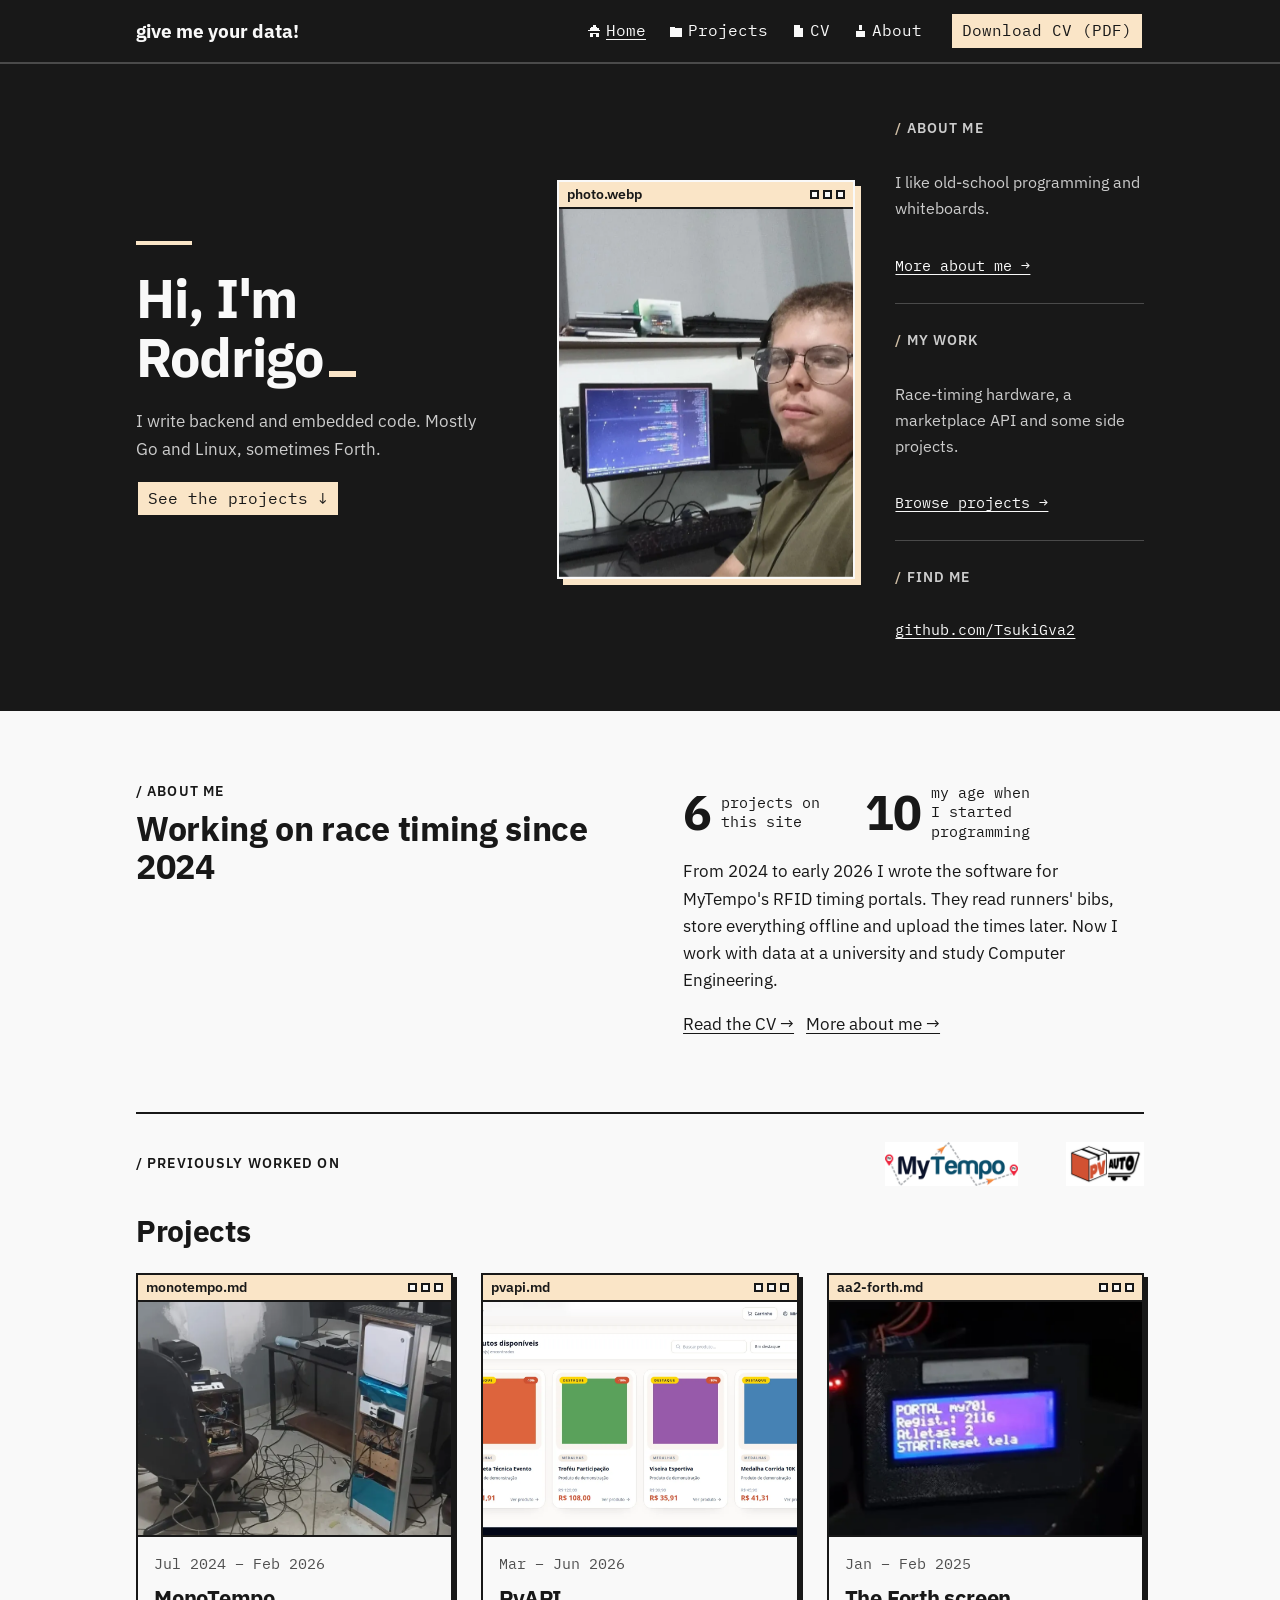
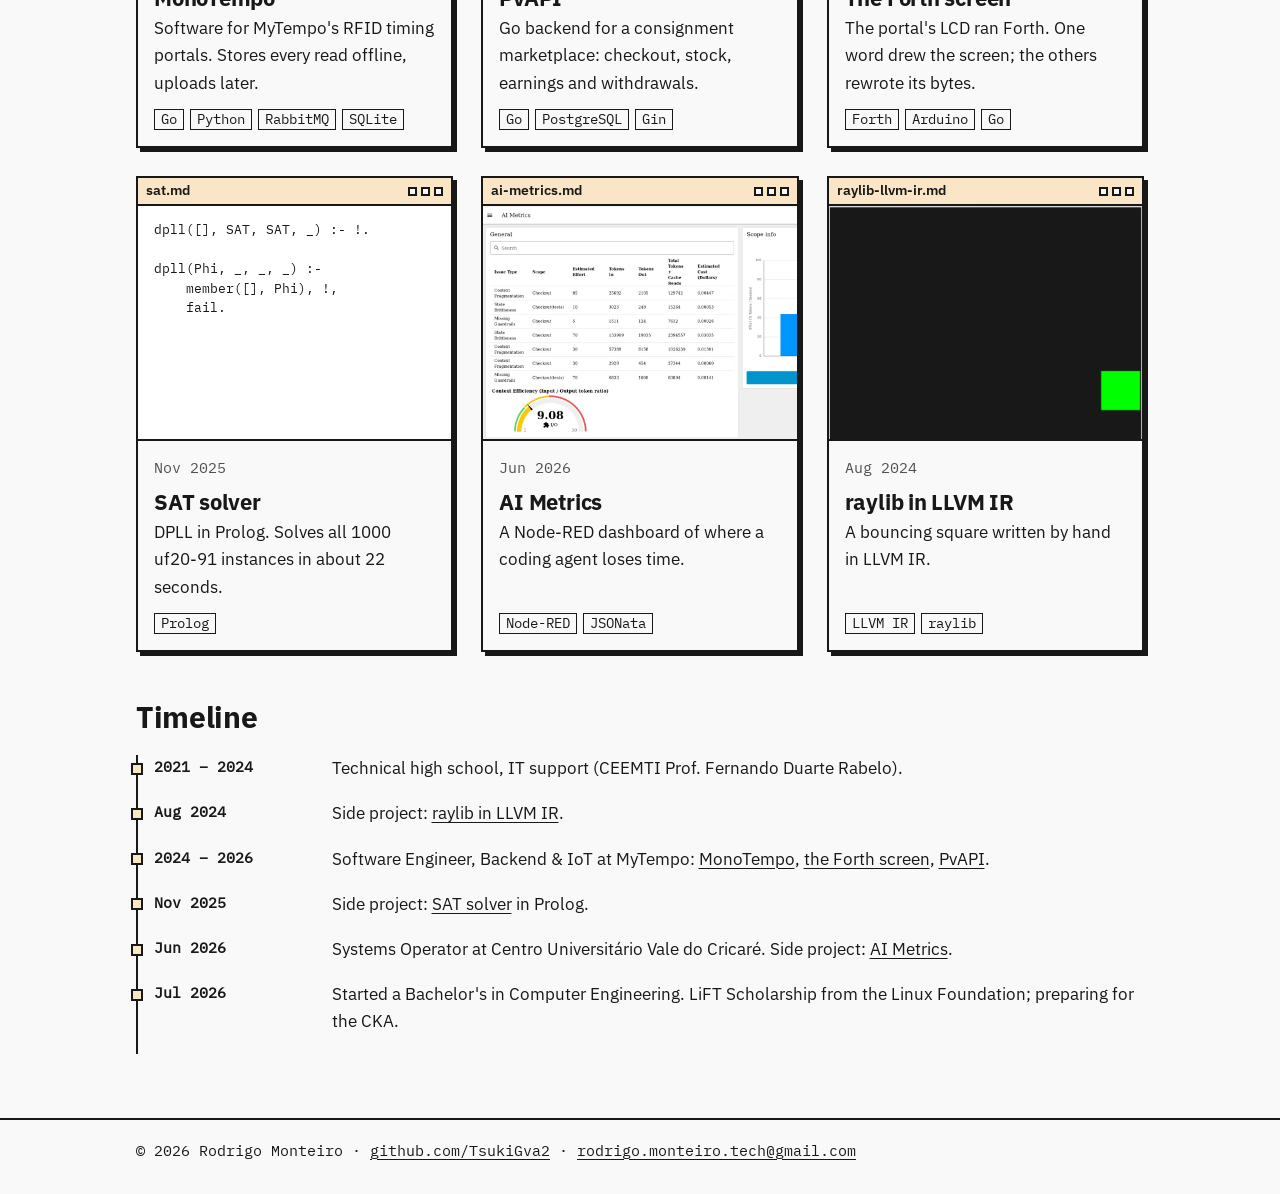
==== site/index.html @ 52416604 "Add personal website: CV, About and six project pages Static site in site/ (plain HTML, CSS, a littl" ====
<!doctype html>
<html lang="en">
<head>
<meta charset="utf-8">
<meta name="viewport" content="width=device-width, initial-scale=1">
<title>Rodrigo Monteiro</title>
<meta name="description" content="Rodrigo Monteiro: backend and embedded code, mostly Go and Linux, sometimes Forth.">
<link rel="icon" href="data:,">
<link rel="stylesheet" href="assets/style.css">
</head>
<body>
<a class="skip" href="#main">Skip to content</a>
<div class="band-dark">
<header class="site-header">
  <div class="wrap">
    <a class="brand" href="index.html">give me your data!</a>
    <nav aria-label="Main"><ul class="nav"><li><a href="index.html" aria-current="page"><svg viewBox="0 0 8 8" aria-hidden="true"><path d="M3 0h2v1h1v1h1v1h1v1H0V3h1V2h1V1h1zM1 5h6v3H5V6H3v2H1z"/></svg>Home</a></li><li><a href="index.html#projects"><svg viewBox="0 0 8 8" aria-hidden="true"><path d="M0 1h3v1h5v6H0z"/></svg>Projects</a></li><li><a href="cv.html"><svg viewBox="0 0 8 8" aria-hidden="true"><path d="M1 0h4v2h2v6H1z"/></svg>CV</a></li><li><a href="about.html"><svg viewBox="0 0 8 8" aria-hidden="true"><path d="M3 0h2v3H3zM1 4h6v4H1z"/></svg>About</a></li></ul></nav>
    <a class="btn" href="assets/cv.pdf" download>Download CV (PDF)</a>
  </div>
</header>
<section class="wrap hero-mix" aria-labelledby="hero-title">
  <div>
    <hr class="rule">
    <h1 id="hero-title">Hi, I'm <span style="white-space:nowrap">Rodrigo<span class="cursor" aria-hidden="true"></span></span></h1>
    <p class="intro">I write backend and embedded code. Mostly Go and Linux, sometimes Forth.</p>
    <a class="btn" href="#projects">See the projects ↓</a>
  </div>
  <figure class="window" style="margin:0">
    <div class="window-bar"><span>photo.webp</span><span class="dots" aria-hidden="true"><i></i><i></i><i></i></span></div>
    <div class="flip">
      <img class="flip-front" src="assets/img/me/hero-front.webp" width="720" height="1280" alt="Rodrigo, in glasses, headphones and a green t-shirt, sitting next to his desk with code on the monitor.">
      <img class="flip-back" src="assets/img/me/hero-back.webp" width="720" height="1280" alt="Rodrigo's desk: a monitor showing Lua code, a red-lit keyboard and his foot up on the desk.">
    </div>
  </figure>
  <div class="side side-col">
    <div class="side"><p class="label">About me</p><p>I like old-school programming and whiteboards.</p><a href="about.html">More about me →</a></div>
    <div class="side"><p class="label">My work</p><p>Race-timing hardware, a marketplace API and some side projects.</p><a href="#projects">Browse projects →</a></div>
    <div class="side"><p class="label">Find me</p><a href="https://github.com/TsukiGva2">github.com/TsukiGva2</a></div>
  </div>
</section>
</div>
<main id="main" class="wrap">
  <section class="stats-sec" aria-labelledby="about-title">
    <div>
      <p class="label">About me</p>
      <h2 id="about-title">Working on race timing since 2024</h2>
    </div>
    <div>
      <dl class="stats">
        <div><dt>projects on this site</dt><dd>6</dd></div>
        <div><dt>my age when I started programming</dt><dd>10</dd></div>
      </dl>
      <p>From 2024 to early 2026 I wrote the software for MyTempo's RFID timing portals. They read runners' bibs, store everything offline and upload the times later. Now I work with data at a university and study Computer Engineering.</p>
      <p><a href="cv.html">Read the CV →</a> &nbsp; <a href="about.html">More about me →</a></p>
    </div>
  </section>
  <div class="worked">
    <p class="label">Previously worked on</p>
    <img src="assets/img/projects/mytempo-logo.png" width="320" height="106" loading="lazy" alt="MyTempo">
    <img src="assets/img/projects/pvauto-logo.png" width="320" height="180" loading="lazy" alt="PvAuto">
  </div>

  <h2 id="projects">Projects</h2>
  <ul class="cards">
    <li class="card window">
      <div class="window-bar"><span>monotempo.md</span><span class="dots" aria-hidden="true"><i></i><i></i><i></i></span></div>
      <img src="assets/img/projects/monotempo-portals.webp" width="800" height="1111" loading="lazy" style="object-position:50% 12%" alt="Two MyTempo portals in the workshop next to a crate of timing chips.">
      <div class="window-body">
        <p class="meta">Jul 2024 – Feb 2026</p>
        <h3><a href="projects/monotempo.html">MonoTempo</a></h3>
        <p>Software for MyTempo's RFID timing portals. Stores every read offline, uploads later.</p>
        <ul class="tags"><li>Go</li><li>Python</li><li>RabbitMQ</li><li>SQLite</li></ul>
      </div>
    </li>
    <li class="card window">
      <div class="window-bar"><span>pvapi.md</span><span class="dots" aria-hidden="true"><i></i><i></i><i></i></span></div>
      <img src="assets/img/projects/pvapi-storefront.webp" width="1280" height="800" loading="lazy" style="object-position:50% 0%" alt="PvAuto storefront listing products.">
      <div class="window-body">
        <p class="meta">Mar – Jun 2026</p>
        <h3><a href="projects/pvapi.html">PvAPI</a></h3>
        <p>Go backend for a consignment marketplace: checkout, stock, earnings and withdrawals.</p>
        <ul class="tags"><li>Go</li><li>PostgreSQL</li><li>Gin</li></ul>
      </div>
    </li>
    <li class="card window">
      <div class="window-bar"><span>aa2-forth.md</span><span class="dots" aria-hidden="true"><i></i><i></i><i></i></span></div>
      <img src="assets/img/projects/monotempo-lcd.webp" width="700" height="491" loading="lazy" style="object-position:50% 50%" alt="The portal LCD showing reads and athlete counts.">
      <div class="window-body">
        <p class="meta">Jan – Feb 2025</p>
        <h3><a href="projects/aa2-forth.html">The Forth screen</a></h3>
        <p>The portal's LCD ran Forth. One word drew the screen; the others rewrote its bytes.</p>
        <ul class="tags"><li>Forth</li><li>Arduino</li><li>Go</li></ul>
      </div>
    </li>
    <li class="card window">
      <div class="window-bar"><span>sat.md</span><span class="dots" aria-hidden="true"><i></i><i></i><i></i></span></div>
      <pre class="card-code" aria-hidden="true">dpll([], SAT, SAT, _) :- !.

dpll(Phi, _, _, _) :-
    member([], Phi), !,
    fail.</pre>
      <div class="window-body">
        <p class="meta">Nov 2025</p>
        <h3><a href="projects/sat.html">SAT solver</a></h3>
        <p>DPLL in Prolog. Solves all 1000 uf20-91 instances in about 22 seconds.</p>
        <ul class="tags"><li>Prolog</li></ul>
      </div>
    </li>
    <li class="card window">
      <div class="window-bar"><span>ai-metrics.md</span><span class="dots" aria-hidden="true"><i></i><i></i><i></i></span></div>
      <img src="assets/img/projects/ai-metrics-dashboard.webp" width="1600" height="726" loading="lazy" style="object-position:0% 50%" alt="Dashboard with a table, a gauge and a bar chart.">
      <div class="window-body">
        <p class="meta">Jun 2026</p>
        <h3><a href="projects/ai-metrics.html">AI Metrics</a></h3>
        <p>A Node-RED dashboard of where a coding agent loses time.</p>
        <ul class="tags"><li>Node-RED</li><li>JSONata</li></ul>
      </div>
    </li>
    <li class="card window">
      <div class="window-bar"><span>raylib-llvm-ir.md</span><span class="dots" aria-hidden="true"><i></i><i></i><i></i></span></div>
      <img src="assets/img/projects/raylib-window.webp" width="804" height="626" loading="lazy" style="object-position:100% 70%" alt="A green square in a dark window titled Hello, from LLVM.">
      <div class="window-body">
        <p class="meta">Aug 2024</p>
        <h3><a href="projects/raylib-llvm-ir.html">raylib in LLVM IR</a></h3>
        <p>A bouncing square written by hand in LLVM IR.</p>
        <ul class="tags"><li>LLVM IR</li><li>raylib</li></ul>
      </div>
    </li>
  </ul>

  <section aria-labelledby="tl-title" class="home-tl">
    <h2 id="tl-title">Timeline</h2>
    <ol class="timeline"><li><span class="when">2021 – 2024</span><span>Technical high school, IT support (CEEMTI Prof. Fernando Duarte Rabelo).</span></li><li><span class="when">Aug 2024</span><span>Side project: <a href="projects/raylib-llvm-ir.html">raylib in LLVM IR</a>.</span></li><li><span class="when">2024 – 2026</span><span>Software Engineer, Backend &amp; IoT at MyTempo: <a href="projects/monotempo.html">MonoTempo</a>, <a href="projects/aa2-forth.html">the Forth screen</a>, <a href="projects/pvapi.html">PvAPI</a>.</span></li><li><span class="when">Nov 2025</span><span>Side project: <a href="projects/sat.html">SAT solver</a> in Prolog.</span></li><li><span class="when">Jun 2026</span><span>Systems Operator at Centro Universitário Vale do Cricaré. Side project: <a href="projects/ai-metrics.html">AI Metrics</a>.</span></li><li><span class="when">Jul 2026</span><span>Started a Bachelor's in Computer Engineering. LiFT Scholarship from the Linux Foundation; preparing for the CKA.</span></li></ol>
  </section>
</main>
<footer class="site-footer">
  <div class="wrap">© 2026 Rodrigo Monteiro · <a href="https://github.com/TsukiGva2">github.com/TsukiGva2</a> · <a href="mailto:rodrigo.monteiro.tech@gmail.com">rodrigo.monteiro.tech@gmail.com</a></div>
</footer>
<script src="assets/site.js" defer></script>
</body>
</html>
---- site/assets/style.css ----
/* Palette = the diagram theme used in the project READMEs. */
@font-face { font-family: "Plex Sans"; src: url("fonts/plex-sans.woff2") format("woff2"); font-weight: 400 700; font-display: swap; }
@font-face { font-family: "Plex Mono"; src: url("fonts/plex-mono.woff2") format("woff2"); font-display: swap; }

:root {
  --line: color-mix(in srgb, var(--bg) 22%, var(--ink)); /* divider on dark: tint of the two base colours */
  --bg: #F9F9F9;
  --ink: #181818;
  --peach: #FAE5C7;
  --sans: "Plex Sans", system-ui, sans-serif;
  --mono: "Plex Mono", ui-monospace, monospace;
  --shadow: 4px;
}

*, *::before, *::after { box-sizing: border-box; }
html { -webkit-text-size-adjust: 100%; }
body {
  margin: 0;
  background: var(--bg);
  color: var(--ink);
  font: 17px/1.6 var(--sans);
}
img { max-width: 100%; height: auto; display: block; }
a { color: inherit; text-decoration-thickness: 1px; text-underline-offset: 3px; }
a:hover { background: var(--peach); }
:focus-visible { outline: 2px solid var(--ink); outline-offset: 2px; }
code, pre, kbd { font-family: var(--mono); font-size: .92em; }
h1, h2, h3 { font-family: var(--sans); font-weight: 700; line-height: 1.15; letter-spacing: -.01em; margin: 0 0 .4em; }
h1 { font-size: clamp(2.6rem, 8vw, 4rem); }
h2 { font-size: 1.9rem; }
h3 { font-size: 1.35rem; }
mark { background: var(--peach); color: inherit; padding: 0 .15em; }

.wrap { max-width: 1040px; margin: 0 auto; padding: 0 16px; }
.skip { position: absolute; left: -999px; }
.skip:focus { left: 16px; top: 8px; background: var(--peach); padding: 4px 8px; z-index: 10; }

/* Header */
.site-header { border-bottom: 2px solid var(--ink); }
.site-header .wrap { display: flex; flex-wrap: wrap; align-items: center; gap: 8px 24px; padding-block: 12px; }
.brand { font: 700 1.2rem/1 var(--sans); text-decoration: none; margin-right: auto; }
.nav { display: flex; flex-wrap: wrap; gap: 4px 16px; list-style: none; margin: 0; padding: 0; font-family: var(--mono); font-size: 16px; }
.nav a { display: inline-flex; align-items: center; gap: 6px; text-decoration: none; padding: 2px 4px; }
.nav a[aria-current="page"] { text-decoration: underline; }
.nav svg { width: 12px; height: 12px; shape-rendering: crispEdges; fill: currentColor; }
.btn {
  display: inline-block; font-family: var(--mono); font-size: 16px; text-decoration: none;
  border: 2px solid var(--ink); background: var(--peach); padding: 4px 10px;
  box-shadow: 2px 2px 0 var(--ink);
}
.btn:hover { background: var(--peach); box-shadow: 3px 3px 0 var(--ink); }

/* Window: the only decorative motif. Hero, demos, project cards. */
.window {
  border: 2px solid var(--ink);
  background: var(--bg);
  box-shadow: var(--shadow) var(--shadow) 0 var(--ink);
  transition: box-shadow .12s, transform .12s;
}
.window:hover { box-shadow: 6px 6px 0 var(--ink); transform: translate(-1px, -1px); }
.window-bar {
  display: flex; align-items: center; gap: 8px;
  background: var(--peach); border-bottom: 2px solid var(--ink);
  padding: 3px 8px; font: 600 14px/1.4 var(--sans);
}
.window-bar .dots { margin-left: auto; display: flex; gap: 4px; }
.window-bar .dots i { width: 9px; height: 9px; border: 2px solid var(--ink); background: var(--bg); }
.window-body { padding: 20px; }

/* Hero */
.hero { margin: 40px 0; }
.hero .window-body { display: grid; grid-template-columns: 1fr auto; gap: 24px; align-items: start; }
.hero h1::after { content: "_"; animation: blink 1.1s steps(1) infinite; margin-left: .05em; }
.tagline { font-family: var(--mono); margin: 0 0 1em; }
.hero-photo { width: 168px; border: 2px solid var(--ink); }
.hero .links { display: flex; flex-wrap: wrap; gap: 12px; margin-top: 1.2em; }
@keyframes blink { 50% { opacity: 0; } }

/* Project cards */
.cards { display: grid; grid-template-columns: repeat(auto-fill, minmax(280px, 1fr)); gap: 28px; margin: 24px 0 48px; padding: 0; list-style: none; }
.card { display: flex; flex-direction: column; }
.card img { aspect-ratio: 4 / 3; object-fit: cover; width: 100%; border-bottom: 2px solid var(--ink); }
.card .window-body { padding: 16px; display: flex; flex-direction: column; flex: 1; }
.card h3 { margin-bottom: .2em; }
.card h3 a { text-decoration: none; }
.card h3 a::after { content: ""; position: absolute; inset: 0; } /* whole card clickable */
.card { position: relative; }
.card p { margin: 0 0 12px; }
.tags { display: flex; flex-wrap: wrap; gap: 6px; list-style: none; margin: auto 0 0; padding: 0; font: 14px/1.4 var(--mono); }
.tags li { border: 1px solid var(--ink); padding: 0 6px; background: var(--bg); }
.meta { font: 15px/1.4 var(--mono); color: var(--ink); opacity: .75; margin: 0 0 8px; }

.site-footer { border-top: 2px solid var(--ink); margin-top: 64px; padding: 20px 0 32px; font: 15px/1.5 var(--mono); }

@media (max-width: 600px) {
  .hero { margin: 24px 0; }
  .hero .window-body { grid-template-columns: 1fr; padding: 16px; }
  .hero-photo { width: 120px; grid-row: 1; }
  .cards { grid-template-columns: 1fr; }
}

@media (prefers-reduced-motion: reduce) {
  *, *::before, *::after { animation: none !important; transition: none !important; }
  .window:hover { transform: none; }
}

@media print {
  .site-header nav, .site-footer, .skip, .btn { display: none; }
  .window { border: 0; box-shadow: none; }
  .window-bar { display: none; }
  body { background: #fff; font-size: 11pt; }
}

/* Mix variant: dark hero band, big sans headline, side column, stats, worked-on strip. */
.band-dark { background: var(--ink); color: var(--bg); }
.band-dark a:hover { background: none; color: var(--peach); }
.band-dark .site-header { border-bottom-color: var(--line); }
.band-dark .btn { color: var(--ink); }
.label { font: 600 14px/1.2 var(--sans); text-transform: uppercase; letter-spacing: .08em; margin: 0 0 10px; }
.label::before { content: "/ "; }
.band-dark .label::before { color: var(--peach); }
.hero-mix { display: grid; grid-template-columns: 1.15fr .9fr .75fr; gap: 40px; align-items: center; padding: 56px 16px 72px; }
.hero-mix h1 { font: 700 clamp(2.4rem, 5vw, 3.4rem)/1.08 var(--sans); letter-spacing: -.02em; }
.hero-mix h1 .cursor { display: inline-block; width: .5em; height: .1em; background: var(--peach); margin-left: .1em; animation: blink 1.1s steps(1) infinite; }
.hero-mix .rule { width: 56px; height: 4px; background: var(--peach); border: 0; margin: 0 0 24px; }
.hero-mix .intro { color: var(--bg); opacity: .8; max-width: 34ch; }
.hero-mix .window { color: var(--ink); box-shadow: 6px 6px 0 var(--peach); border-color: var(--bg); }
.hero-mix .window:hover { box-shadow: 8px 8px 0 var(--peach); }
.hero-mix .window img { width: 100%; }
.side { display: grid; gap: 28px; font-size: 16px; }
.side p { margin: 0 0 6px; color: var(--bg); opacity: .8; }
.side a { font: 15px var(--mono); }
.side + .side { border-top: 1px solid var(--line); padding-top: 28px; }

.stats-sec { display: grid; grid-template-columns: 1.1fr 1fr; gap: 40px; padding-block: 72px 56px; border-bottom: 2px solid var(--ink); }
.stats-sec h2 { font: 700 2.1rem/1.15 var(--sans); letter-spacing: -.01em; }
.stats { display: flex; flex-wrap: wrap; gap: 20px 36px; margin: 0 0 16px; }
.stats div { display: flex; align-items: center; gap: 10px; }
.stats dt { order: 2; font: 15px/1.3 var(--mono); max-width: 12ch; }
.stats dd { margin: 0; font: 700 3rem/1 var(--sans); letter-spacing: -.02em; }
.worked { display: flex; flex-wrap: wrap; align-items: center; gap: 16px 48px; padding-block: 28px; }
.worked .label { margin: 0 auto 0 0; }
.worked img { height: 44px; width: auto; }

@media (max-width: 900px) {
  .hero-mix { grid-template-columns: 1fr 1fr; }
  .hero-mix .side-col { grid-column: 1 / -1; grid-template-columns: 1fr 1fr; }
  .side + .side { border-top: 0; padding-top: 0; }
  .stats-sec { grid-template-columns: 1fr; gap: 16px; }
}
@media (max-width: 600px) {
  .hero-mix { grid-template-columns: 1fr; gap: 32px; padding-block: 32px 48px; }
  .hero-mix .window { max-width: 280px; }
  .hero-mix .side-col { grid-template-columns: 1fr; }
}

/* Hero photo that occasionally flips to the desk shot (site.js toggles .flipped). */
.flip { display: grid; perspective: 1200px; }
.flip img { grid-area: 1 / 1; width: 100%; aspect-ratio: 4 / 5; object-fit: cover; backface-visibility: hidden; transition: transform .7s ease; }
.flip-front { object-position: 50% 45%; }
.flip-back { transform: rotateY(180deg); }
.flip.flipped .flip-front { transform: rotateY(-180deg); }
.flip.flipped .flip-back { transform: rotateY(0); }



/* Inner pages */
.proj-head { padding: 40px 16px 48px; }
.proj-head h1 { font: 700 clamp(2.2rem, 6vw, 3.2rem)/1.1 var(--sans); letter-spacing: -.02em; }
.proj-head .intro { max-width: 60ch; }
.proj-head .label a { text-decoration: none; }
.page { padding-top: 32px; }
.page section { margin: 48px 0; }
.page p, .page li { max-width: 72ch; }
.facts { display: grid; grid-template-columns: repeat(auto-fit, minmax(200px, 1fr)); gap: 16px 32px; margin: 0; padding: 0 0 24px; border-bottom: 2px solid var(--ink); }
.facts dt { font: 600 14px var(--sans); text-transform: uppercase; letter-spacing: .08em; }
.facts dd { margin: 4px 0 0; }
.decisions { padding-left: 1.2em; }
.decisions li { margin-bottom: .7em; }
.figs { display: grid; grid-template-columns: repeat(auto-fit, minmax(240px, 1fr)); gap: 24px; align-items: start; margin-top: 24px; }
.figs figure { margin: 0; }
.figs img { border: 2px solid var(--ink); width: 100%; }
figcaption { font: 15px/1.4 var(--sans); margin-top: 8px; }
figure.code { margin: 16px 0 24px; }
figure.code figcaption { margin: 0; padding: 4px 10px; background: var(--peach); border: 2px solid var(--ink); border-bottom: 0; font: 14px var(--mono); }
pre { margin: 0; padding: 14px 16px; border: 2px solid var(--ink); background: #fff; overflow-x: auto; font: 14px/1.5 var(--mono); tab-size: 4; }
pre code { font-size: inherit; }
.timeline { list-style: none; padding: 0; margin: 0; border-left: 2px solid var(--ink); }
.timeline li { display: grid; grid-template-columns: 9.5em 1fr; gap: 16px; padding: 0 0 18px 16px; position: relative; }
.timeline li::before { content: ""; position: absolute; left: -7px; top: .45em; width: 12px; height: 12px; background: var(--peach); border: 2px solid var(--ink); }
.timeline .when { font: 600 15px/1.6 var(--mono); }
.table-wrap { overflow-x: auto; }
table { border-collapse: collapse; margin: 8px 0 16px; }
th, td { border: 1px solid var(--ink); padding: 6px 12px; text-align: left; }
thead th, tbody th { background: var(--peach); font-weight: 600; }
td { font-family: var(--mono); font-size: 15px; }
@media (max-width: 600px) {
  .timeline li { grid-template-columns: 1fr; gap: 2px; }
  pre { font-size: 13px; padding: 12px; }
}
@media print {
  .band-dark { background: none; color: var(--ink); }
  pre { white-space: pre-wrap; }
}
figure.tab8 pre { tab-size: 8; }
.card-code { aspect-ratio: 4 / 3; margin: 0; border: 0; border-bottom: 2px solid var(--ink); font-size: 13px; overflow: hidden; }
.home-tl { margin: 16px 0 48px; }
.home-tl h2 { margin-bottom: 20px; }
.about-grid { display: grid; grid-template-columns: minmax(0, 340px) 1fr; gap: 40px; align-items: start; }
.about-main { margin: 0; }
.about img { border: 2px solid var(--ink); width: 100%; }
.about-row { display: grid; grid-template-columns: repeat(3, 1fr); gap: 20px; margin-top: 40px; }
.about-row figure { margin: 0; }
.about-row img { aspect-ratio: 3 / 4; object-fit: cover; }
.cv h2 { border-bottom: 2px solid var(--ink); padding-bottom: 4px; margin-top: 40px; }
.cv h3 { margin: 24px 0 2px; font-size: 1.15rem; }
.cv h3 small { font: 400 14px var(--mono); }
.cv .meta { margin: 0 0 8px; }
.cv-head h1 { font-size: 2.4rem; margin-bottom: .2em; }
.cv-head p { margin: 0 0 4px; }
@media (max-width: 700px) {
  .about-grid { grid-template-columns: 1fr; }
  .about-main { max-width: 280px; }
  .about-row { grid-template-columns: 1fr 1fr; }
}
@media print {
  .cv .btn, .band-dark .site-header { display: none; }
  .cv a { text-decoration: none; }
  .cv h2 { margin-top: 18px; }
}
@media (max-width: 600px) {
  .hero-mix .side-col > .side:first-child { display: none; } /* repeated by the About section below */
  .hero-mix .side-col > .side:nth-child(2) { border-top: 0; padding-top: 0; }
}
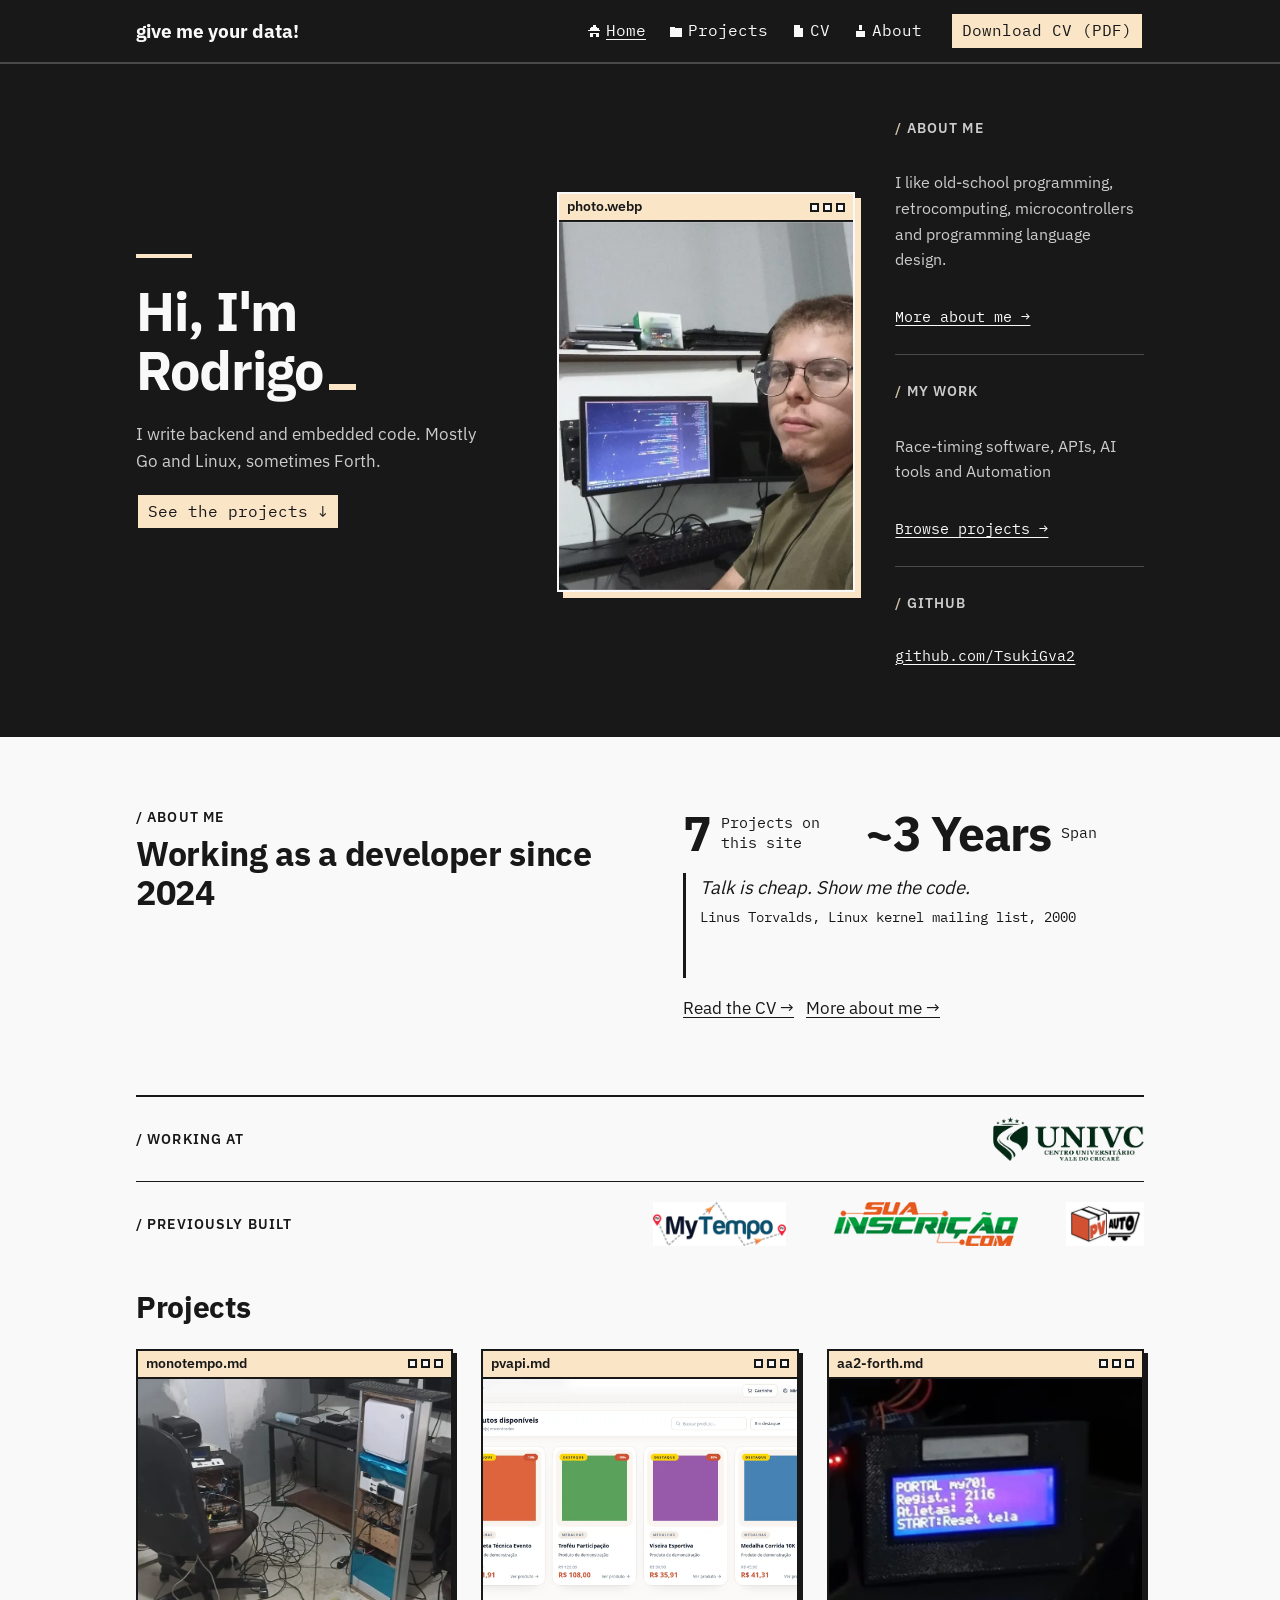
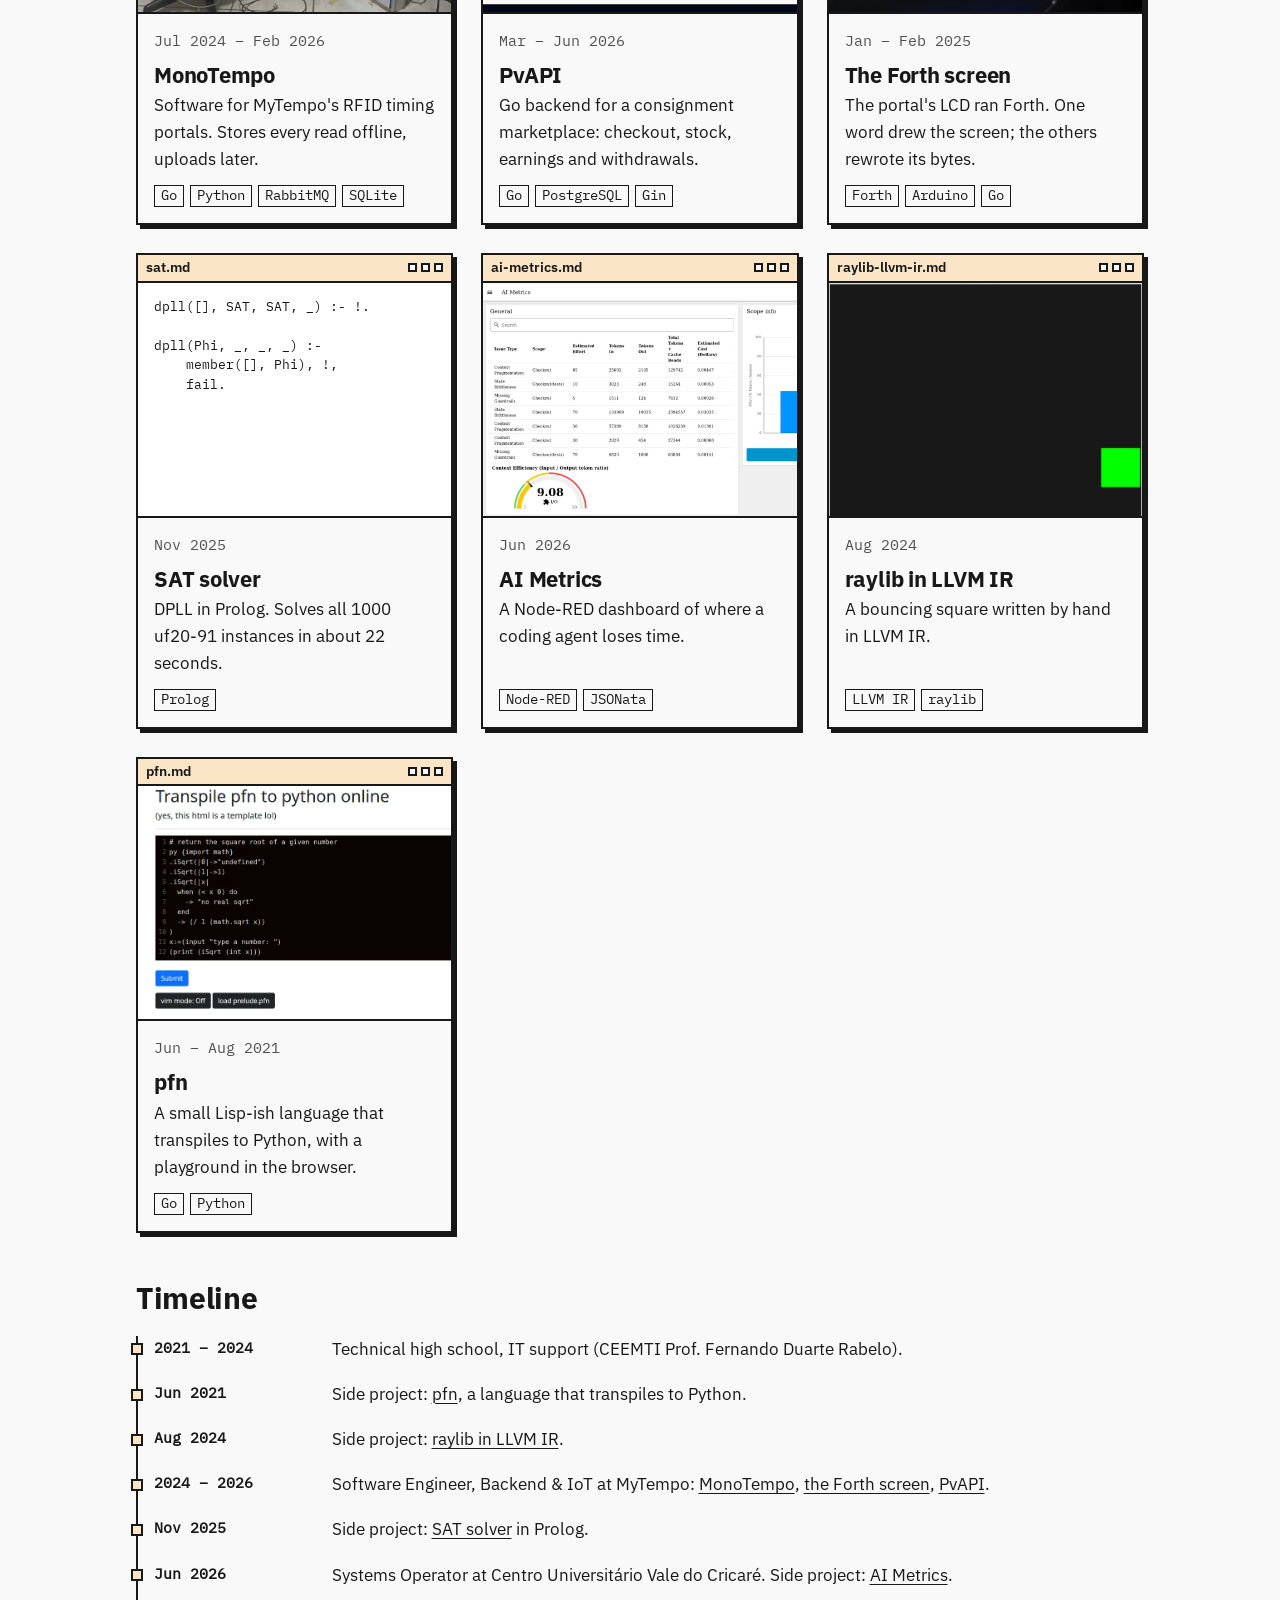
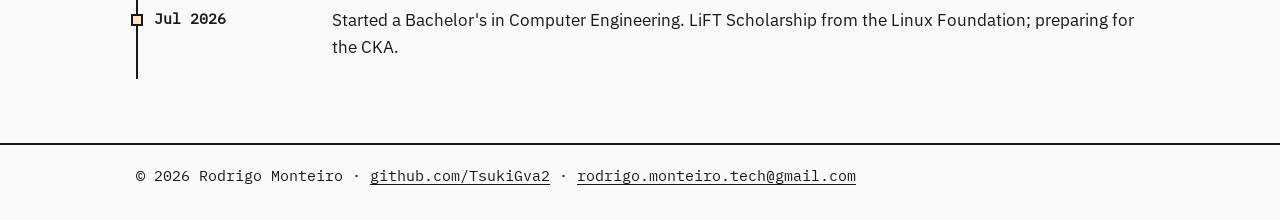
==== commit 5177cdca: "Add pfn, gophers, quotes, new logos and updated CV - New project page for pfn and pfn-play, with scr" ====
--- a/site/index.html
+++ b/site/index.html
@@ -33,9 +33,9 @@
     </div>
   </figure>
   <div class="side side-col">
-    <div class="side"><p class="label">About me</p><p>I like old-school programming and whiteboards.</p><a href="about.html">More about me →</a></div>
-    <div class="side"><p class="label">My work</p><p>Race-timing hardware, a marketplace API and some side projects.</p><a href="#projects">Browse projects →</a></div>
-    <div class="side"><p class="label">Find me</p><a href="https://github.com/TsukiGva2">github.com/TsukiGva2</a></div>
+    <div class="side"><p class="label">About me</p><p>I like old-school programming, retrocomputing, microcontrollers and programming language design.</p><a href="about.html">More about me →</a></div>
+    <div class="side"><p class="label">My work</p><p>Race-timing software, APIs, AI tools and Automation</p><a href="#projects">Browse projects →</a></div>
+    <div class="side"><p class="label">GitHub</p><a href="https://github.com/TsukiGva2">github.com/TsukiGva2</a></div>
   </div>
 </section>
 </div>
@@ -43,20 +43,36 @@
   <section class="stats-sec" aria-labelledby="about-title">
     <div>
       <p class="label">About me</p>
-      <h2 id="about-title">Working on race timing since 2024</h2>
+      <h2 id="about-title">Working as a developer since 2024</h2>
     </div>
     <div>
       <dl class="stats">
-        <div><dt>projects on this site</dt><dd>6</dd></div>
-        <div><dt>my age when I started programming</dt><dd>10</dd></div>
+        <div><dt>Projects on this site</dt><dd>7</dd></div>
+        <div><dt>Span</dt><dd>~3 Years</dd></div>
       </dl>
-      <p>From 2024 to early 2026 I wrote the software for MyTempo's RFID timing portals. They read runners' bibs, store everything offline and upload the times later. Now I work with data at a university and study Computer Engineering.</p>
+      <figure class="quote" data-quotes>
+        <blockquote><p>Talk is cheap. Show me the code.</p></blockquote>
+        <figcaption>Linus Torvalds, Linux kernel mailing list, 2000</figcaption>
+      </figure>
+      <script type="application/json" id="quotes">[
+        ["Talk is cheap. Show me the code.", "Linus Torvalds, Linux kernel mailing list, 2000"],
+        ["Beware of bugs in the above code; I have only proved it correct, not tried it.", "Donald Knuth, 1977"],
+        ["There are only two kinds of languages: the ones people complain about and the ones nobody uses.", "Bjarne Stroustrup"],
+        ["Nvidia, fuck you!", "Linus Torvalds, Aalto University, 2012"],
+        ["When in doubt, use brute force.", "Ken Thompson"],
+        ["A language that doesn't affect the way you think about programming is not worth knowing.", "Alan Perlis, Epigrams on Programming, 1982"]
+      ]</script>
       <p><a href="cv.html">Read the CV →</a> &nbsp; <a href="about.html">More about me →</a></p>
     </div>
   </section>
   <div class="worked">
-    <p class="label">Previously worked on</p>
+    <p class="label">Working at</p>
+    <img src="assets/img/projects/univc-logo.png" width="373" height="109" loading="lazy" alt="UNIVC, Centro Universitário Vale do Cricaré">
+  </div>
+  <div class="worked">
+    <p class="label">Previously built</p>
     <img src="assets/img/projects/mytempo-logo.png" width="320" height="106" loading="lazy" alt="MyTempo">
+    <img src="assets/img/projects/suainscricao-logo.png" width="217" height="52" loading="lazy" alt="Sua Inscrição">
     <img src="assets/img/projects/pvauto-logo.png" width="320" height="180" loading="lazy" alt="PvAuto">
   </div>
 
@@ -126,11 +142,21 @@
         <ul class="tags"><li>LLVM IR</li><li>raylib</li></ul>
       </div>
     </li>
+    <li class="card window">
+      <div class="window-bar"><span>pfn.md</span><span class="dots" aria-hidden="true"><i></i><i></i><i></i></span></div>
+      <img src="assets/img/projects/pfn-play-editor.webp" width="1200" height="560" loading="lazy" style="object-position:0% 50%" alt="The pfn-play editor with a pfn program in a dark code box.">
+      <div class="window-body">
+        <p class="meta">Jun – Aug 2021</p>
+        <h3><a href="projects/pfn.html">pfn</a></h3>
+        <p>A small Lisp-ish language that transpiles to Python, with a playground in the browser.</p>
+        <ul class="tags"><li>Go</li><li>Python</li></ul>
+      </div>
+    </li>
   </ul>
 
   <section aria-labelledby="tl-title" class="home-tl">
     <h2 id="tl-title">Timeline</h2>
-    <ol class="timeline"><li><span class="when">2021 – 2024</span><span>Technical high school, IT support (CEEMTI Prof. Fernando Duarte Rabelo).</span></li><li><span class="when">Aug 2024</span><span>Side project: <a href="projects/raylib-llvm-ir.html">raylib in LLVM IR</a>.</span></li><li><span class="when">2024 – 2026</span><span>Software Engineer, Backend &amp; IoT at MyTempo: <a href="projects/monotempo.html">MonoTempo</a>, <a href="projects/aa2-forth.html">the Forth screen</a>, <a href="projects/pvapi.html">PvAPI</a>.</span></li><li><span class="when">Nov 2025</span><span>Side project: <a href="projects/sat.html">SAT solver</a> in Prolog.</span></li><li><span class="when">Jun 2026</span><span>Systems Operator at Centro Universitário Vale do Cricaré. Side project: <a href="projects/ai-metrics.html">AI Metrics</a>.</span></li><li><span class="when">Jul 2026</span><span>Started a Bachelor's in Computer Engineering. LiFT Scholarship from the Linux Foundation; preparing for the CKA.</span></li></ol>
+    <ol class="timeline"><li><span class="when">2021 – 2024</span><span>Technical high school, IT support (CEEMTI Prof. Fernando Duarte Rabelo).</span></li><li><span class="when">Jun 2021</span><span>Side project: <a href="projects/pfn.html">pfn</a>, a language that transpiles to Python.</span></li><li><span class="when">Aug 2024</span><span>Side project: <a href="projects/raylib-llvm-ir.html">raylib in LLVM IR</a>.</span></li><li><span class="when">2024 – 2026</span><span>Software Engineer, Backend &amp; IoT at MyTempo: <a href="projects/monotempo.html">MonoTempo</a>, <a href="projects/aa2-forth.html">the Forth screen</a>, <a href="projects/pvapi.html">PvAPI</a>.</span></li><li><span class="when">Nov 2025</span><span>Side project: <a href="projects/sat.html">SAT solver</a> in Prolog.</span></li><li><span class="when">Jun 2026</span><span>Systems Operator at Centro Universitário Vale do Cricaré. Side project: <a href="projects/ai-metrics.html">AI Metrics</a>.</span></li><li><span class="when">Jul 2026</span><span>Started a Bachelor's in Computer Engineering. LiFT Scholarship from the Linux Foundation; preparing for the CKA.</span></li></ol>
   </section>
 </main>
 <footer class="site-footer">
--- a/site/assets/style.css
+++ b/site/assets/style.css
@@ -138,7 +138,10 @@
 .stats div { display: flex; align-items: center; gap: 10px; }
 .stats dt { order: 2; font: 15px/1.3 var(--mono); max-width: 12ch; }
 .stats dd { margin: 0; font: 700 3rem/1 var(--sans); letter-spacing: -.02em; }
-.worked { display: flex; flex-wrap: wrap; align-items: center; gap: 16px 48px; padding-block: 28px; }
+.worked { display: flex; flex-wrap: wrap; align-items: center; gap: 16px 48px; padding-block: 20px; }
+.worked + .worked { border-top: 1px solid var(--ink); }
+.worked .label { min-width: 11em; }
+.worked + h2 { margin-top: 24px; }
 .worked .label { margin: 0 auto 0 0; }
 .worked img { height: 44px; width: auto; }
 
@@ -232,3 +235,26 @@
   .hero-mix .side-col > .side:first-child { display: none; } /* repeated by the About section below */
   .hero-mix .side-col > .side:nth-child(2) { border-top: 0; padding-top: 0; }
 }
+
+/* Code overview: architecture diagram, then one snippet per part */
+figure.diagram { margin: 24px 0 8px; }
+.diagram-scroll { overflow-x: auto; border: 2px solid var(--ink); background: var(--bg); padding: 12px; }
+.diagram-scroll img { width: auto; max-width: 100%; height: auto; margin: 0 auto; }
+@media (max-width: 600px) { .diagram-scroll img { max-width: none; } } /* natural size, scroll sideways */
+.part { margin-top: 32px; }
+.part h3 { font-size: 1.2rem; margin-bottom: .3em; }
+.part p { margin: 0 0 10px; }
+.part figure.code { margin: 0 0 12px; }
+
+/* Rotating quote on the home page (site.js) */
+.quote { margin: 0 0 16px; padding-left: 14px; border-left: 3px solid var(--ink); min-height: 6.2em; transition: opacity .3s; }
+.quote.fading { opacity: 0; }
+.quote blockquote { margin: 0; }
+.quote blockquote p { margin: 0 0 6px; font-size: 1.15rem; font-style: italic; }
+.quote figcaption { font: 14px var(--mono); margin: 0; }
+
+/* Gophers on Go code parts */
+.part h3:has(.gopher) { display: flex; align-items: center; justify-content: space-between; gap: 12px; }
+.gopher { flex: none; width: 72px; height: 72px; margin: -12px 0; }
+@media (max-width: 600px) { .gopher { width: 56px; height: 56px; margin: -8px 0; } }
+.gopher-credit { margin: 0 0 8px; font-size: .8rem; }
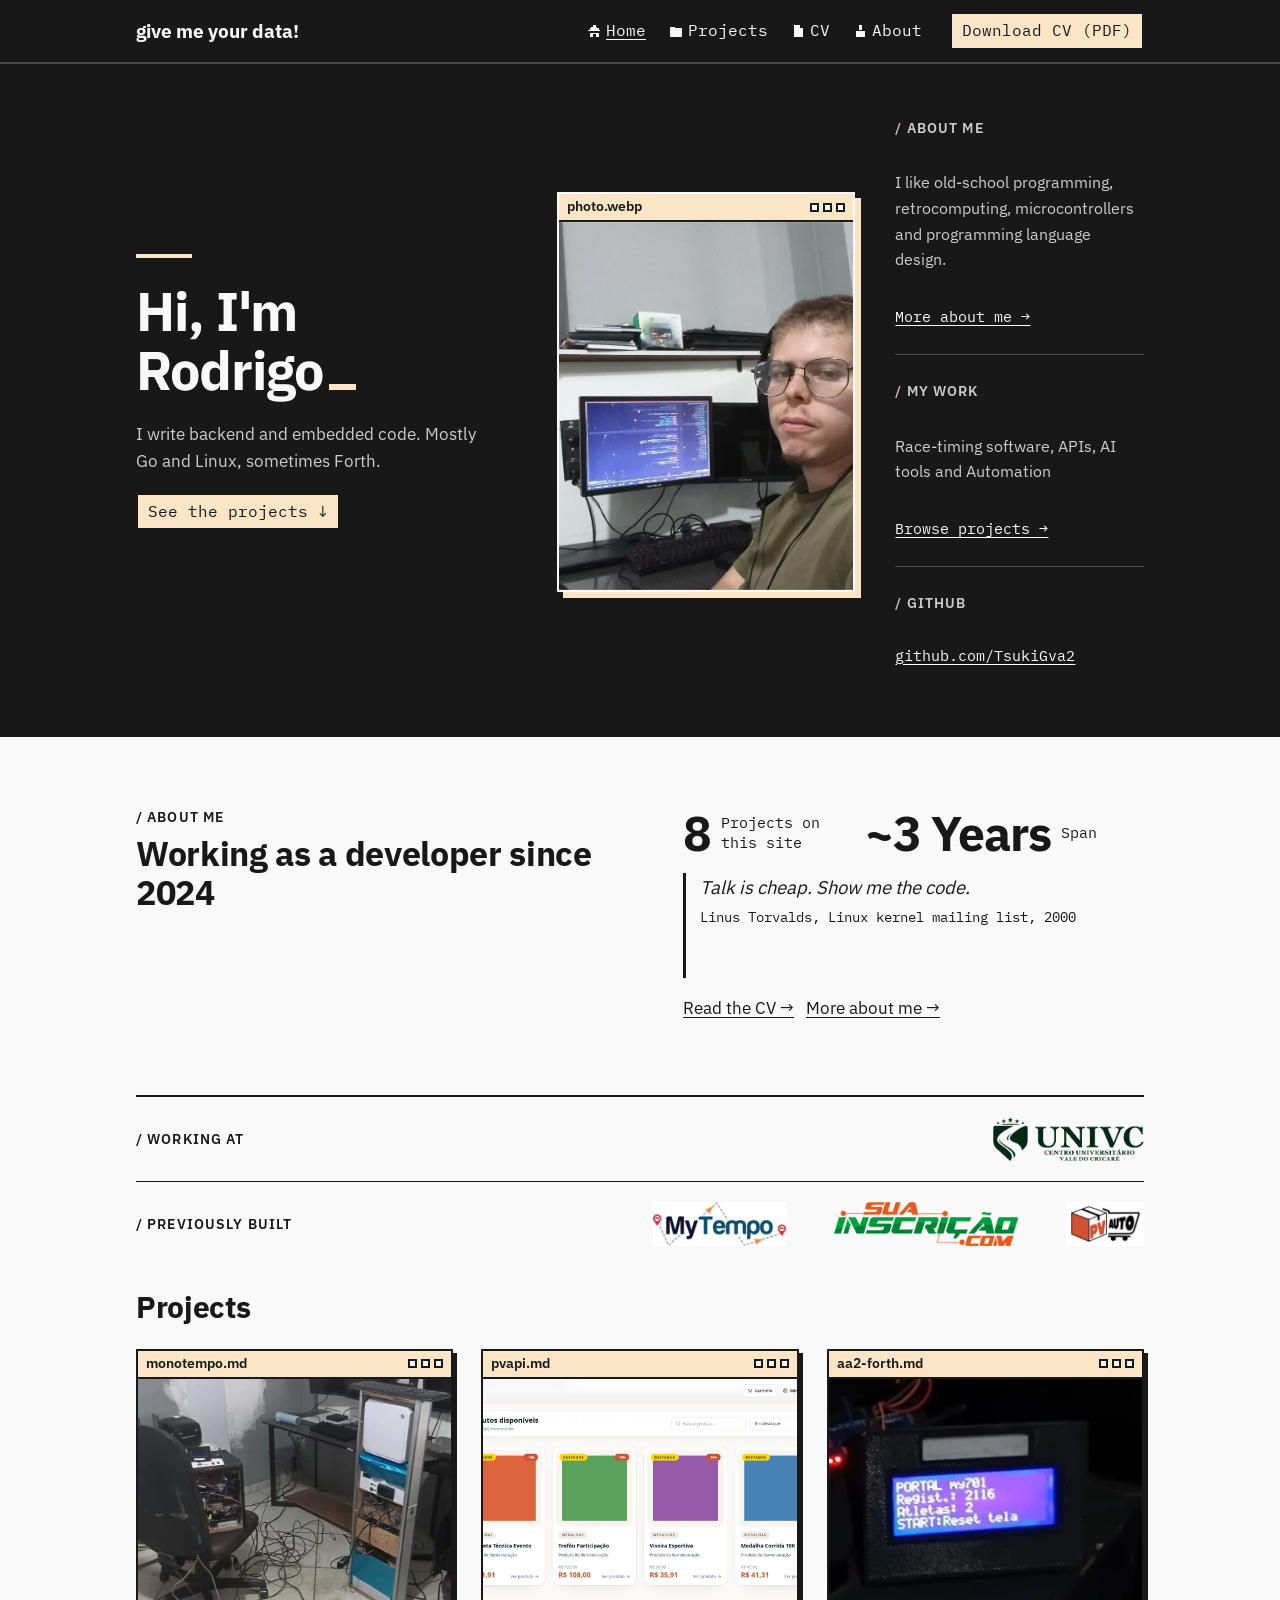
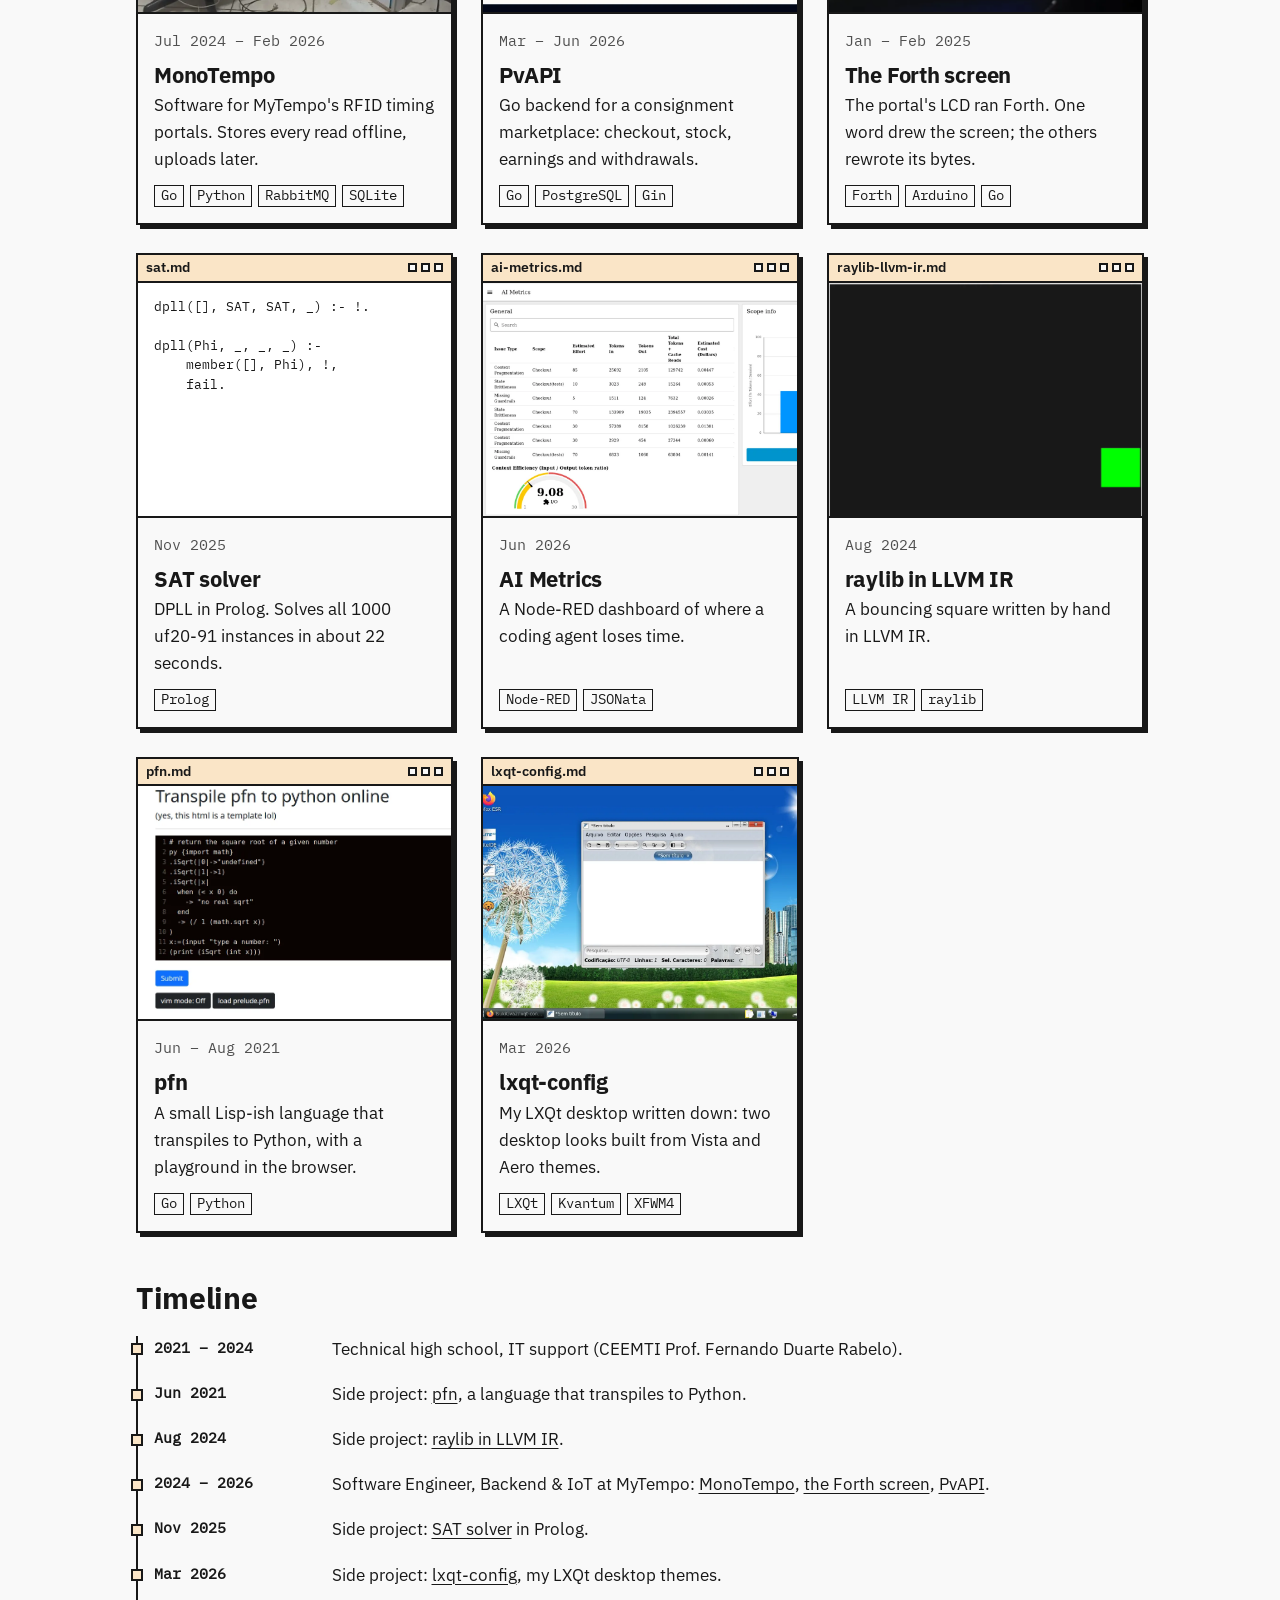
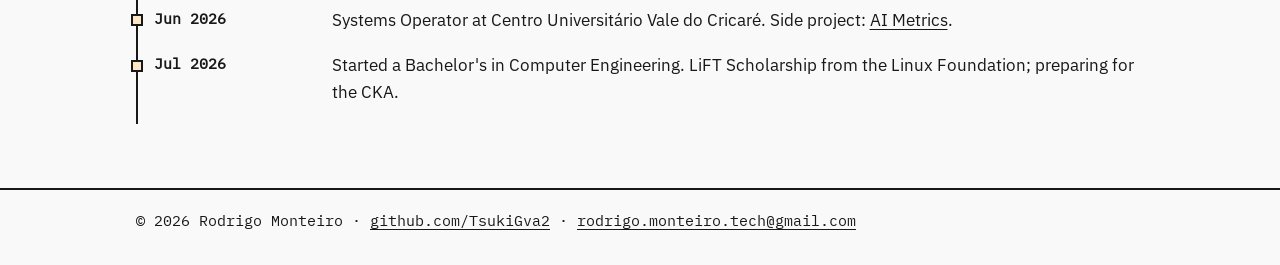
==== commit e827f683: "Add lxqt-config project page My two LXQt desktop looks with the screenshots from the repo's README, " ====
--- a/site/index.html
+++ b/site/index.html
@@ -47,7 +47,7 @@
     </div>
     <div>
       <dl class="stats">
-        <div><dt>Projects on this site</dt><dd>7</dd></div>
+        <div><dt>Projects on this site</dt><dd>8</dd></div>
         <div><dt>Span</dt><dd>~3 Years</dd></div>
       </dl>
       <figure class="quote" data-quotes>
@@ -152,11 +152,21 @@
         <ul class="tags"><li>Go</li><li>Python</li></ul>
       </div>
     </li>
+    <li class="card window">
+      <div class="window-bar"><span>lxqt-config.md</span><span class="dots" aria-hidden="true"><i></i><i></i><i></i></span></div>
+      <img src="assets/img/projects/lxqt-config-aero.webp" width="1366" height="768" loading="lazy" style="object-position:50% 50%" alt="The aero_wannabe LXQt desktop with a blue sky wallpaper and a glassy window.">
+      <div class="window-body">
+        <p class="meta">Mar 2026</p>
+        <h3><a href="projects/lxqt-config.html">lxqt-config</a></h3>
+        <p>My LXQt desktop written down: two desktop looks built from Vista and Aero themes.</p>
+        <ul class="tags"><li>LXQt</li><li>Kvantum</li><li>XFWM4</li></ul>
+      </div>
+    </li>
   </ul>
 
   <section aria-labelledby="tl-title" class="home-tl">
     <h2 id="tl-title">Timeline</h2>
-    <ol class="timeline"><li><span class="when">2021 – 2024</span><span>Technical high school, IT support (CEEMTI Prof. Fernando Duarte Rabelo).</span></li><li><span class="when">Jun 2021</span><span>Side project: <a href="projects/pfn.html">pfn</a>, a language that transpiles to Python.</span></li><li><span class="when">Aug 2024</span><span>Side project: <a href="projects/raylib-llvm-ir.html">raylib in LLVM IR</a>.</span></li><li><span class="when">2024 – 2026</span><span>Software Engineer, Backend &amp; IoT at MyTempo: <a href="projects/monotempo.html">MonoTempo</a>, <a href="projects/aa2-forth.html">the Forth screen</a>, <a href="projects/pvapi.html">PvAPI</a>.</span></li><li><span class="when">Nov 2025</span><span>Side project: <a href="projects/sat.html">SAT solver</a> in Prolog.</span></li><li><span class="when">Jun 2026</span><span>Systems Operator at Centro Universitário Vale do Cricaré. Side project: <a href="projects/ai-metrics.html">AI Metrics</a>.</span></li><li><span class="when">Jul 2026</span><span>Started a Bachelor's in Computer Engineering. LiFT Scholarship from the Linux Foundation; preparing for the CKA.</span></li></ol>
+    <ol class="timeline"><li><span class="when">2021 – 2024</span><span>Technical high school, IT support (CEEMTI Prof. Fernando Duarte Rabelo).</span></li><li><span class="when">Jun 2021</span><span>Side project: <a href="projects/pfn.html">pfn</a>, a language that transpiles to Python.</span></li><li><span class="when">Aug 2024</span><span>Side project: <a href="projects/raylib-llvm-ir.html">raylib in LLVM IR</a>.</span></li><li><span class="when">2024 – 2026</span><span>Software Engineer, Backend &amp; IoT at MyTempo: <a href="projects/monotempo.html">MonoTempo</a>, <a href="projects/aa2-forth.html">the Forth screen</a>, <a href="projects/pvapi.html">PvAPI</a>.</span></li><li><span class="when">Nov 2025</span><span>Side project: <a href="projects/sat.html">SAT solver</a> in Prolog.</span></li><li><span class="when">Mar 2026</span><span>Side project: <a href="projects/lxqt-config.html">lxqt-config</a>, my LXQt desktop themes.</span></li><li><span class="when">Jun 2026</span><span>Systems Operator at Centro Universitário Vale do Cricaré. Side project: <a href="projects/ai-metrics.html">AI Metrics</a>.</span></li><li><span class="when">Jul 2026</span><span>Started a Bachelor's in Computer Engineering. LiFT Scholarship from the Linux Foundation; preparing for the CKA.</span></li></ol>
   </section>
 </main>
 <footer class="site-footer">
